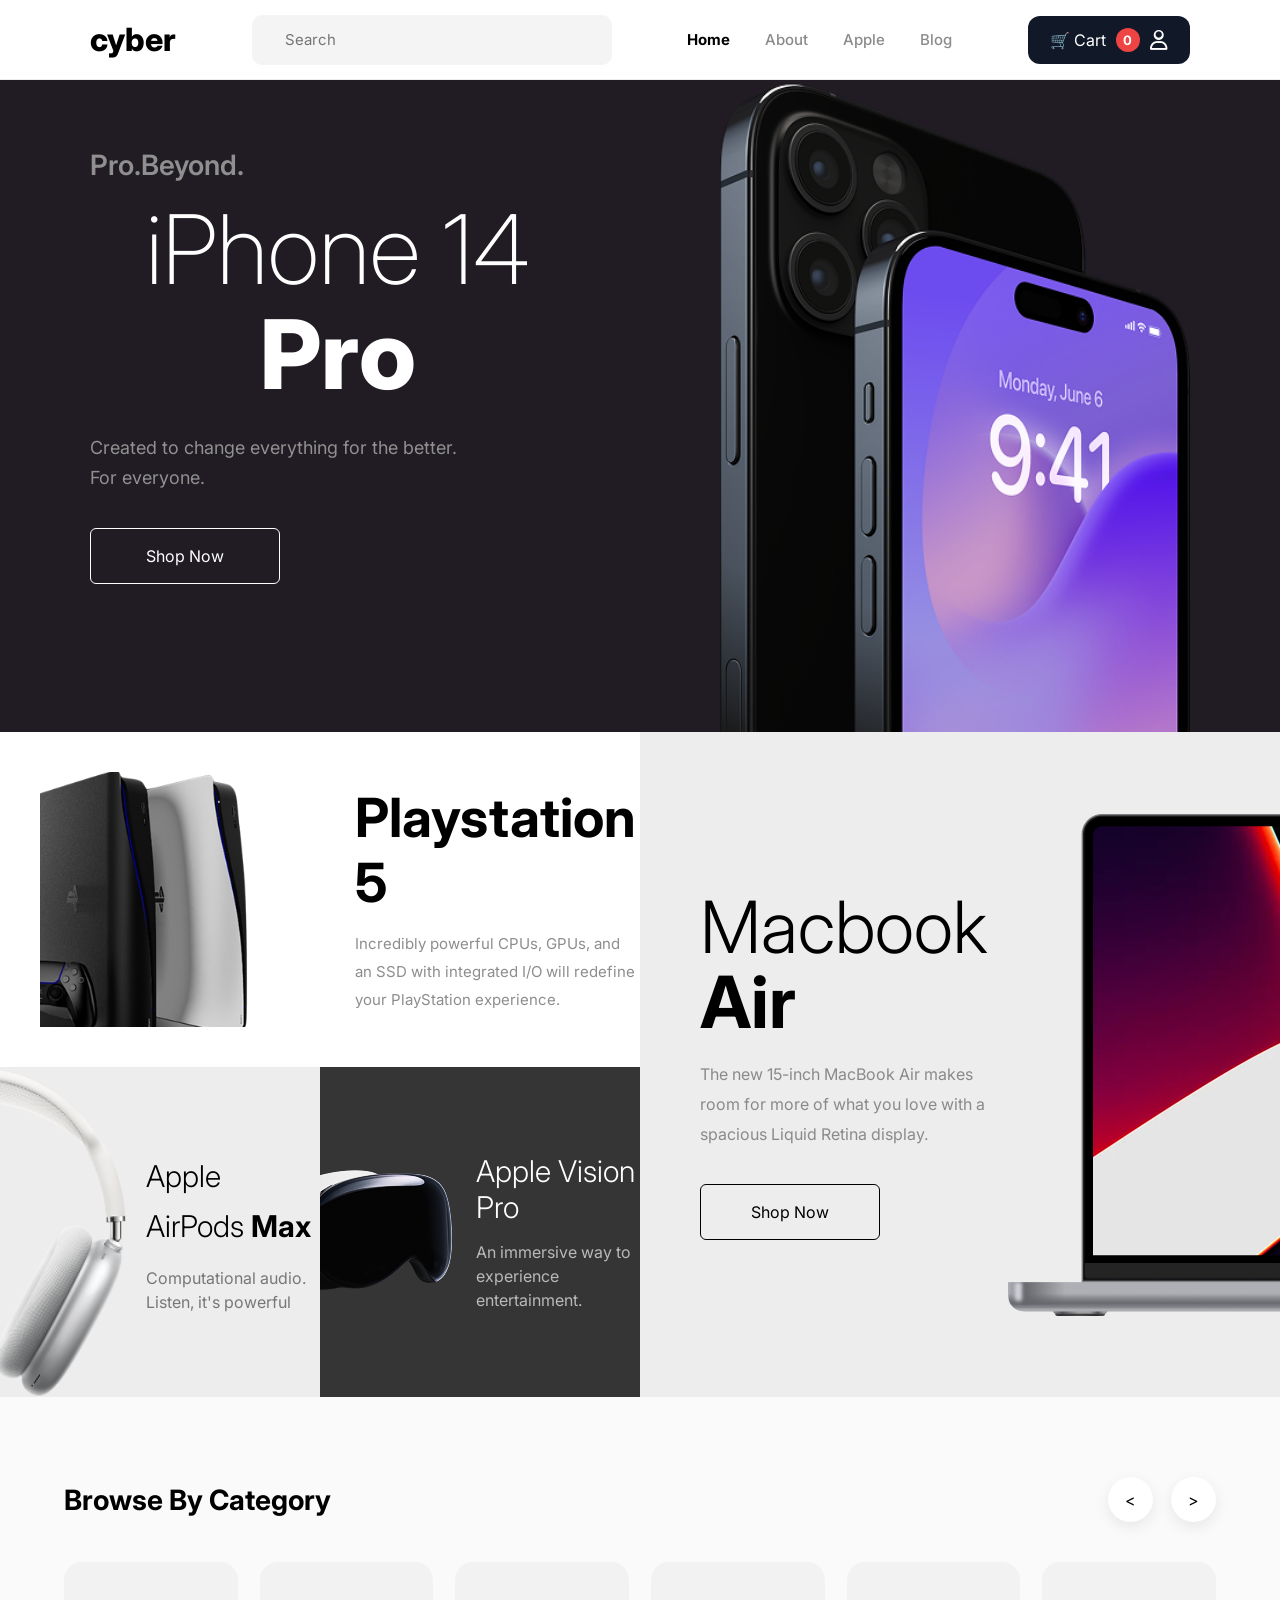
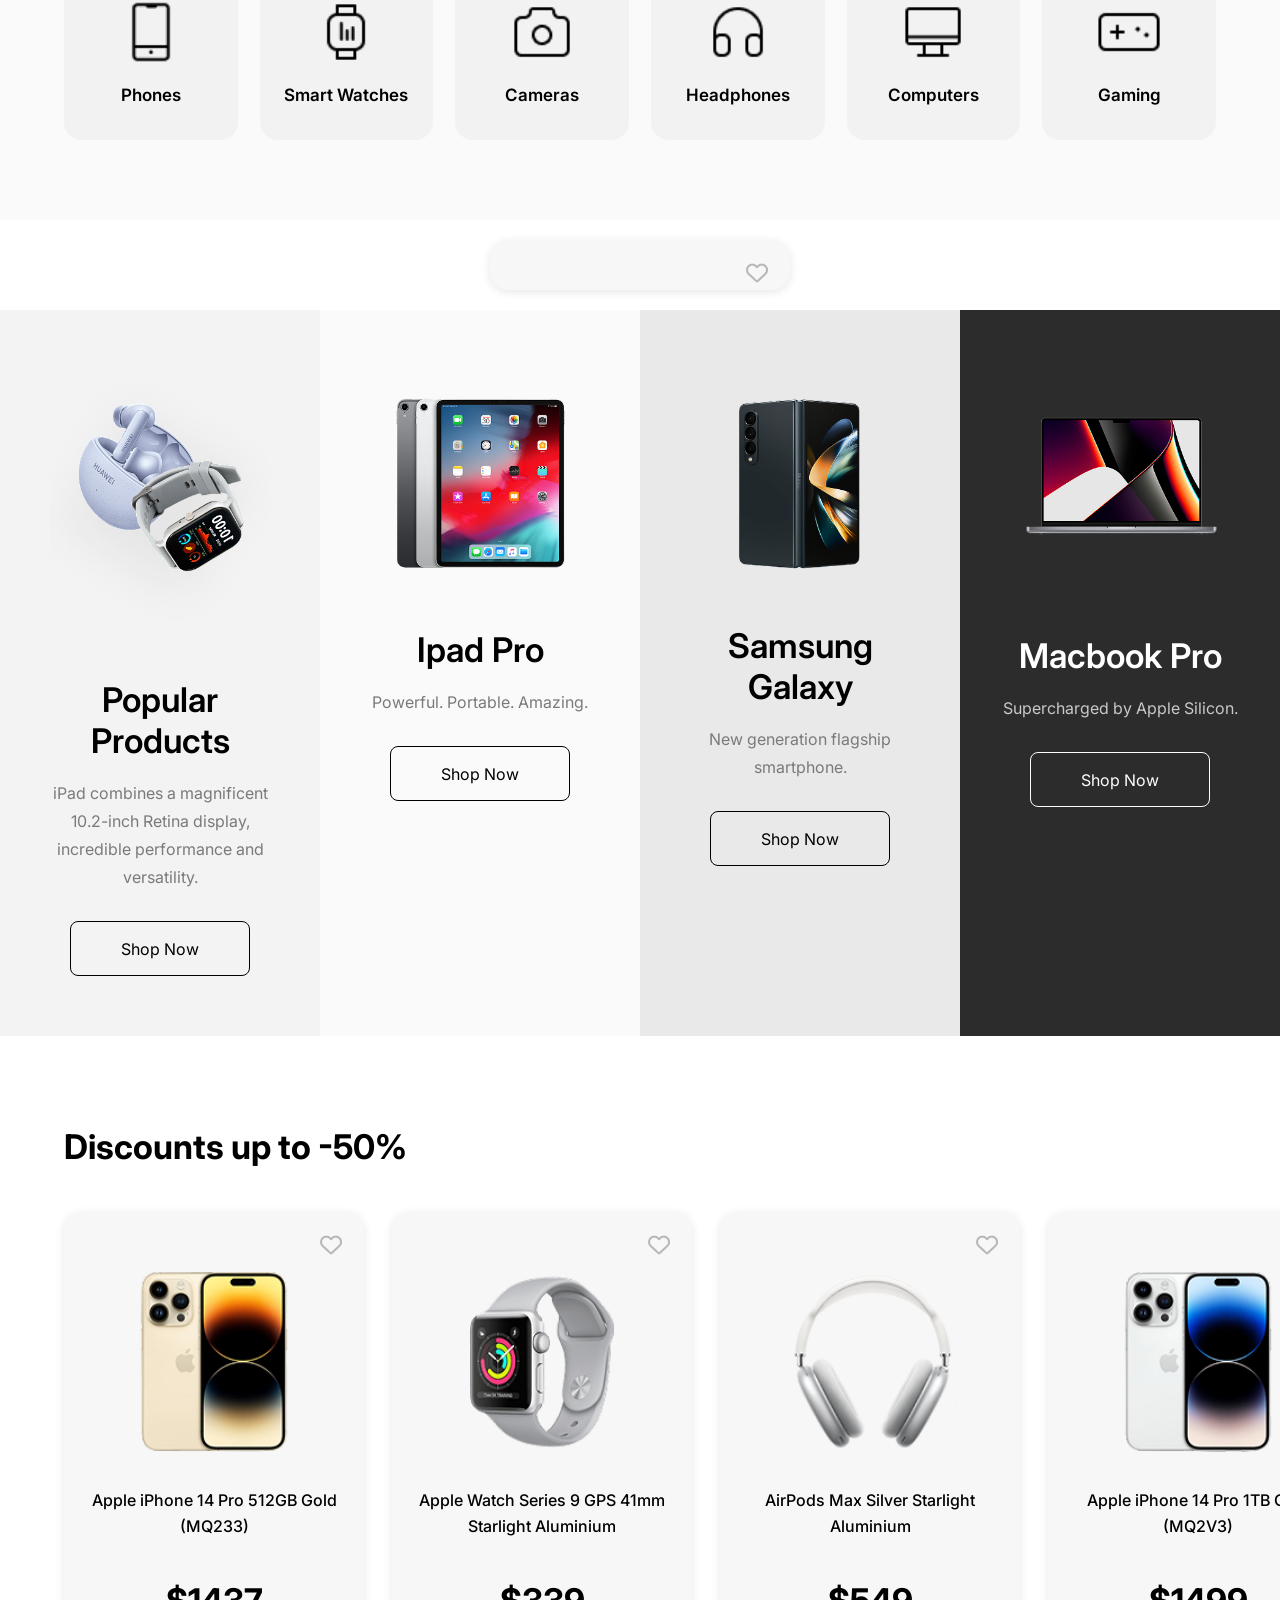
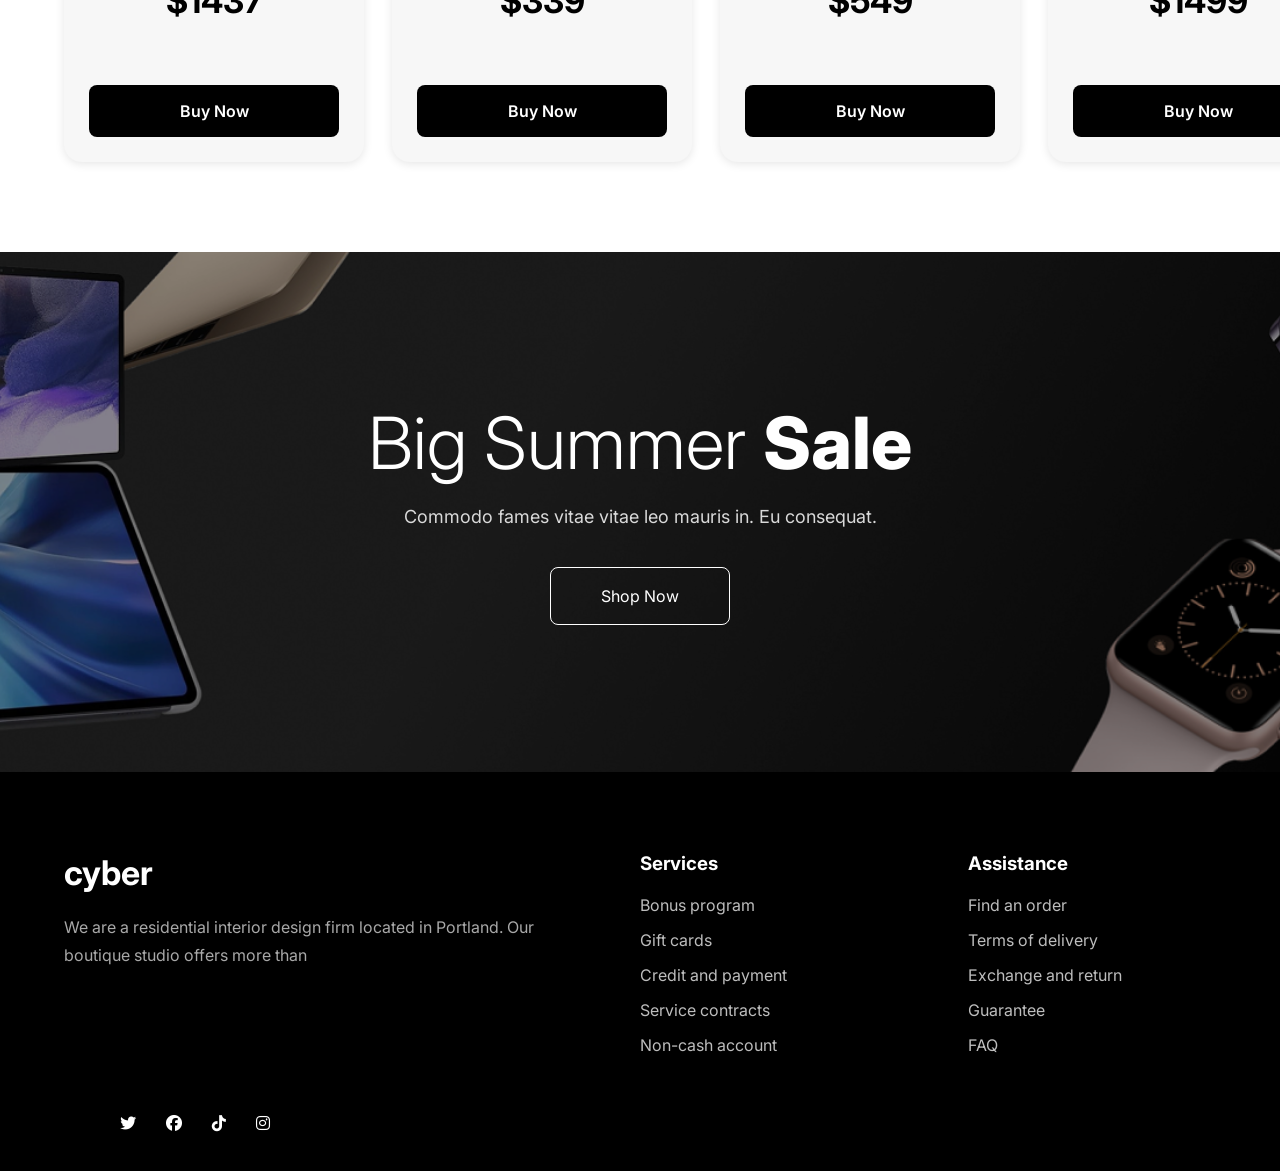
==== index.html @ d8757335 "first commit" ====
<!doctype html>
<html lang="en">
  <head>
    <meta charset="UTF-8" />
    <meta name="viewport" content="width=device-width, initial-scale=1.0" />
    <title>Cyber Shop</title>
    <link rel="stylesheet" href="style.css" />
    <link rel="preconnect" href="https://fonts.googleapis.com" />
    <link
      href="https://fonts.googleapis.com/css2?family=Inter:wght@300;400;500;600;700&display=swap"
      rel="stylesheet"
    />
    <link
      rel="stylesheet"
      href="https://cdnjs.cloudflare.com/ajax/libs/font-awesome/6.5.2/css/all.min.css"
    />
  </head>
  <body>
    <header>
      <div class="logo">cyber</div>
      <div class="search">
        <!-- <i class="fa-solid fa-magnifying-glass"></i> -->
        <input type="text" placeholder="Search" />
      </div>
      <nav>
        <a href="./cotalog.html" class="active">Home</a>

        <a href="#">About</a>
        <a href="./apple.html">Apple</a>
        <a href="#">Blog</a>
      </nav>

      <div class="icons">
        <button id="headerBtn">
          🛒 Cart
          <span id="cartCount">0</span>
          <i class="fa-regular fa-user"></i>
        </button>
      </div>
    </header>
    <!-- 3.Cart (Savatcha) -->
    <section id="cart">
      <header id="cartHeader">
        <h2>Shopping Cart</h2>
        <button id="cartClose">X</button>
      </header>
      <section id="cartItems">
        <!-- js dan tavar -->
      </section>
      <h3>Total items: <span id="totalItems">0</span></h3>
      <h3>Total price: <span id="totalPrice">0</span></h3>
      <button id="clearCarts">Clear Carts</button>
    </section>

    <section class="hero">
      <div class="hero-text">
        <h4>Pro.Beyond.</h4>
        <h1>iPhone 14 <span>Pro</span></h1>
        <p>Created to change everything for the better. For everyone.</p>
        <button>Shop Now</button>
      </div>
      <div class="hero-image">
        <img src="./assets/Iphone.png" alt="" />
      </div>
    </section>
    <section class="showcase">
      <div class="left">
        <div class="ps5">
          <img src="./assets/PlayStation.png" alt="" />

          <div class="text">
            <h2>Playstation 5</h2>

            <p>
              Incredibly powerful CPUs, GPUs, and an SSD with integrated I/O
              will redefine your PlayStation experience.
            </p>
          </div>
        </div>

        <div class="bottom">
          <div class="airpods">
            <img src="./assets/AirPods.png" alt="" />

            <div class="text">
              <h3>Apple AirPods <span>Max</span></h3>

              <p>
                Computational audio.<br />
                Listen, it's powerful
              </p>
            </div>
          </div>

          <div class="vision">
            <img src="./assets/VirOch.png" alt="" />

            <div class="text">
              <h3>Apple Vision Pro</h3>

              <p>An immersive way to experience entertainment.</p>
            </div>
          </div>
        </div>
      </div>

      <div class="right">
        <div class="content">
          <h2>Macbook <span>Air</span></h2>

          <p>
            The new 15-inch MacBook Air makes room for more of what you love
            with a spacious Liquid Retina display.
          </p>

          <button>Shop Now</button>
        </div>

        <img src="./assets/MacBook Pro 14.png" alt="" />
      </div>
    </section>

    <!-- 2 -->
    <!--  CATEGORY -->

    <section class="categories">
      <div class="container">
        <div class="title">
          <h2>Browse By Category</h2>

          <div class="str">
            <div><p><</p></div>
            <div><p>></p></div>
          </div>
        </div>

        <div class="category-grid">
          <div class="category-card">
            <img src="./assets/Phones.png" alt="" />

            <h4>Phones</h4>
          </div>

          <div class="category-card">
            <img src="./assets/Smart Watches.png" alt="" />

            <h4>Smart Watches</h4>
          </div>

          <div class="category-card">
            <img src="./assets/Cameras.png" alt="" />

            <h4>Cameras</h4>
          </div>

          <div class="category-card">
            <img src="./assets/Headphones.png" alt="" />

            <h4>Headphones</h4>
          </div>

          <div class="category-card">
            <img src="./assets/Computers.png" alt="" />

            <h4>Computers</h4>
          </div>

          <div class="category-card">
            <img src="./assets/Gaming.png" alt="" />

            <h4>Gaming</h4>
          </div>
        </div>
      </div>
    </section>

    <!--  PRODUCTS  -->

    <section class="product-list">
      <div class="card">
        <i class="fa-regular fa-heart"></i>
      </div>
    </section>

    <!--  POPULAR PRODUCTS  -->

    <section class="popular">
      <div class="popular-card gray">
        <img src="./assets/Popular product.png" alt="" />

        <h2>Popular Products</h2>

        <p>
          iPad combines a magnificent 10.2-inch Retina display, incredible
          performance and versatility.
        </p>
        <button>Shop Now</button>
      </div>
      <div class="popular-card white">
        <img src="./assets/Ipad Pro.png" alt="" />
        <h2>Ipad Pro</h2>
        <p>Powerful. Portable. Amazing.</p>
        <button>Shop Now</button>
      </div>
      <div class="popular-card dark">
        <img src="./assets/Samsung galaxy.png" alt="" />
        <h2>Samsung Galaxy</h2>
        <p>New generation flagship smartphone.</p>
        <button>Shop Now</button>
      </div>
      <div class="popular-card black">
        <img src="./assets/Macbook 1.png" alt="" />
        <h2>Macbook Pro</h2>
        <p>Supercharged by Apple Silicon.</p>
        <button>Shop Now</button>
      </div>
    </section>
    <!--  DISCOUNT  -->

    <section class="discount">
      <div class="container">
        <h2>Discounts up to -50%</h2>
        <div class="products-grid">
          <div class="card">
            <i class="fa-regular fa-heart"></i>
            <img src="./assets/Iphone 14 pro.png" />
            <h3>Apple iPhone 14 Pro 512GB Gold (MQ233)</h3>
            <h2>$1437</h2>
            <button>Buy Now</button>
          </div>

          <div class="card">
            <i class="fa-regular fa-heart"></i>

            <img src="./assets/Apple Watch.png" />

            <h3>Apple Watch Series 9 GPS 41mm Starlight Aluminium</h3>

            <h2>$339</h2>

            <button>Buy Now</button>
          </div>

          <div class="card">
            <i class="fa-regular fa-heart"></i>

            <img src="./assets/AirPodsMax.png" />

            <h3>AirPods Max Silver Starlight Aluminium</h3>

            <h2>$549</h2>

            <button>Buy Now</button>
          </div>

          <div class="card">
            <i class="fa-regular fa-heart"></i>

            <img src="./assets/Iphone 14 pro 1tb gold.png" />

            <h3>Apple iPhone 14 Pro 1TB Gold (MQ2V3)</h3>

            <h2>$1499</h2>

            <button>Buy Now</button>
          </div>
        </div>
      </div>
    </section>

    <!--  SUMMER SALE  -->

    <section class="banner">
      <div class="overlay">
        <h1>Big Summer <span>Sale</span></h1>

        <p>Commodo fames vitae vitae leo mauris in. Eu consequat.</p>

        <button>Shop Now</button>
      </div>
    </section>

    <!--  FOOTER  -->

    <footer>
      <div class="container footer-grid">
        <div>
          <h2>cyber</h2>

          <p>
            We are a residential interior design firm located in Portland. Our
            boutique studio offers more than
          </p>
        </div>

        <div>
          <h3>Services</h3>

          <ul>
            <li>Bonus program</li>

            <li>Gift cards</li>

            <li>Credit and payment</li>

            <li>Service contracts</li>

            <li>Non-cash account</li>
          </ul>
        </div>

        <div>
          <h3>Assistance</h3>

          <ul>
            <li>Find an order</li>

            <li>Terms of delivery</li>

            <li>Exchange and return</li>

            <li>Guarantee</li>

            <li>FAQ</li>
          </ul>
        </div>
      </div>

      <div class="social">
        <i class="fa-brands fa-twitter"></i>

        <i class="fa-brands fa-facebook"></i>

        <i class="fa-brands fa-tiktok"></i>

        <i class="fa-brands fa-instagram"></i>
      </div>
    </footer>
    <script src="./app.js"></script>
  </body>
</html>
---- style.css ----
* {
  margin: 0;
  padding: 0;
  box-sizing: border-box;
  font-family: "Inter", sans-serif;
}

body {
  background: #fff;
}

/* HEADER */
header {
  height: 80px;
  padding: 0 90px;
  display: flex;
  justify-content: space-between;
  align-items: center;
}

.logo {
  font-size: 30px;
  font-weight: 700;
}

.search {
  width: 370px;
  height: 46px;
  background: #f4f4f4;
  display: flex;
  align-items: center;
  padding: 0 15px;
  border-radius: 8px;
}

.search i {
  color: #888;
}

.search input {
  width: 100%;
  height: 100%;
  border: none;
  background: transparent;
  padding-left: 12px;
  outline: none;
  font-size: 15px;
}

nav {
  display: flex;
  gap: 35px;
}

nav a {
  text-decoration: none;
  color: #999;
  font-size: 15px;
}

nav .active {
  color: #000;
  font-weight: 600;
}

.icons {
  display: flex;
  gap: 25px;
  font-size: 20px;
  cursor: pointer;
}
/* 333 */
#headerBtn {
  display: flex;
  align-items: center;
  justify-content: space-between;
  gap: 10px;
  padding: 12px 22px;
  border: none;
  border-radius: 12px;
  background: #111827;
  color: white;
  font-size: 16px;
  cursor: pointer;
  transition: 0.3s;
}

#headerBtn:hover {
  background: #2563eb;
}

#cartCount {
  width: 24px;
  height: 24px;
  display: flex;
  justify-content: center;
  align-items: center;
  background: #ef4444;
  color: white;
  border-radius: 50%;
  font-size: 13px;
  font-weight: bold;
}
/* 444 */
.cartBtn {
  margin: 0 20px;
  width: calc(100% - 40px);
  padding: 13px;
  border: none;
  border-radius: 12px;
  background: #2563eb;
  color: white;
  font-size: 16px;
  font-weight: 600;
  cursor: pointer;
  transition: 0.3s;
}

.cartBtn:hover {
  background: #1d4ed8;
  transform: scale(0.98);
}

.cartBtn:active {
  transform: scale(0.95);
}
#cart {
  display: none;
  width: 400px;
  height: 100vh;
  box-shadow: rgba(99, 99, 99, 0.2) 0px 2px 8px 0px;
  background-color: white;
  position: absolute;
  right: 0;
  top: 0;
  padding: 25px;
  
}
#cartHeader {
  display: flex;
  align-items: center;
  justify-content: space-between;
  margin-bottom: 60px;
  padding: 10px 0;
  position: relative;
  
}
#cartClose {
  padding: 5px 10px;
  border: none;
  border-radius: 4px;
  background-color: red;
  color: white;
  cursor: pointer;
  transition: all 100ms linear;
}
#cartClose:hover {
  transform: scale(1.1);
}

#cartClose:active {
  transform: scale(0.9);
}

#clearCarts {
  width: 100%;
  height: 30px;
  margin-top: 30px;
  border: none;
  border-radius: 4px;
  background-color: red;
  color: white;
  transition: all 200ms linear;
  cursor: pointer;

}
#clearCarts:hover {
    transform: scale(1.1);
}

#clearCarts:active {
    transform: scale(0.9);
}
/* 3.Cart */
.cart {
 /* display: none; */
 position: fixed;
 top: 0;
 right: 0;
 width: 400px;
 height: 100vh;
 padding: 20px;
 background: white;
 box-shadow: -5px 0 10px rgba(0, 0, 0, 0.2);
 overflow-y: auto;
}

.cartHeader {
 display: flex;
 justify-content: space-between;
 align-items: center;
 margin-bottom: 20px;
}

#closeBtn {
 padding: 6px 12px;
 border: none;
 background: red;
 color: white;
 cursor: pointer;
}

.cartItem {
 display: flex;
 gap: 15px;
 margin-bottom: 20px;
 padding-bottom: 15px;
 border-bottom: 1px solid #ddd;
}

.cartItem img {
 width: 70px;
 border-radius: 8px;
}

.cartItem h3 {
 margin-bottom: 8px;
 font-size: 18px;
}

.cartItem p {
 color: red;
}

#clearCart {
 width: 100%;
 margin-top: 20px;
 padding: 12px;
 border: none;
 background: crimson;
 color: white;
 border-radius: 8px;
 cursor: pointer;
}

/* HERO */

.hero {
  background: #211c24;
  display: flex;
  justify-content: space-between;
  align-items: center;
  padding: 0px 90px;
}

.hero-text {
  width: 45%;

  color: #fff;
}

.hero-text h4 {
  font-size: 25px;

  color: #8d8d8d;

  margin-bottom: 10px;
}

.hero-text h1 {
  font-size: 88px;

  font-weight: 200;

  line-height: 1.1;
}

.hero-text span {
  font-weight: 700;
}

.hero-text p {
  margin: 25px 0;

  color: #9d9d9d;

  line-height: 28px;
}

.hero button {
  width: 180px;

  height: 55px;

  background: transparent;

  border: 1px solid #fff;

  color: #fff;

  font-size: 16px;

  cursor: pointer;

  transition: 0.4s;
}

.hero button:hover {
  background: #fff;

  color: #000;
}

.hero-image img {
  width: 470px;

  display: block;
}
/*  */

/*    GOOGLE RESET
*/

html {
  scroll-behavior: smooth;
}

body {
  font-family: "Inter", sans-serif;
  background: #ffffff;
  color: #000;
}

img {
  max-width: 100%;
  display: block;
}

a {
  text-decoration: none;
}

ul {
  list-style: none;
}

button {
  cursor: pointer;
  transition: 0.3s;
}

/*    CONTAINER
*/

.container {
  width: 90%;
  max-width: 1280px;
  margin: auto;
}

/*    HEADER
*/

header {
  width: 100%;
  background: #fff;
  border-bottom: 1px solid #ececec;
  position: fixed;
  z-index: 10;
}

.nav {
  height: 88px;
  display: flex;
  justify-content: space-between;
  align-items: center;
}

.logo {
  font-size: 32px;
  font-weight: 800;
}

.search {
  width: 360px;
  height: 50px;
  background: #f4f4f4;
  border-radius: 10px;
  display: flex;
  align-items: center;
  padding: 0 18px;
}

.search i {
  color: #999;
}

.search input {
  width: 100%;
  border: none;
  outline: none;
  background: transparent;
  padding-left: 15px;
  font-size: 15px;
}

nav ul {
  display: flex;
  gap: 35px;
}

nav a {
  color: #8b8b8b;
  font-size: 15px;
  font-weight: 500;
}

nav a.active {
  color: #000;
  font-weight: 700;
}

.icons {
  display: flex;
  gap: 22px;
}

.icons i {
  font-size: 20px;
  cursor: pointer;
}

/*    HERO
*/

.hero {
  background: #211c24;
}

.hero-content {
  display: flex;
  justify-content: space-between;
  align-items: center;
  min-height: 650px;
}

.hero .left {
  width: 48%;
}

.hero h4 {
  color: #8f8f8f;
  font-size: 28px;
  font-weight: 600;
}

.hero h1 {
  font-size: 96px;
  color: #fff;
  font-weight: 200;
  line-height: 1.1;
  margin: 15px 0;
}

.hero h1 span {
  font-weight: 800;
}

.hero p {
  color: #909090;
  font-size: 18px;
  line-height: 30px;
  width: 80%;
  margin-bottom: 35px;
}

.hero button {
  width: 190px;
  height: 56px;
  border: 1px solid #fff;
  background: transparent;
  color: #fff;
  font-size: 16px;
  border-radius: 6px;
}

.hero button:hover {
  background: #fff;
  color: #000;
}

.hero .right img {
  width: 470px;
}
.showcase {
  display: grid;

  grid-template-columns: 1fr 1fr;
}

.left {
  display: flex;

  flex-direction: column;
}

/* Playstation */

.ps5 {
  display: flex;

  align-items: center;

  background: #fff;

  padding: 40px;

  gap: 35px;
}

.ps5 img {
  width: 280px;
}

.ps5 h2 {
  font-size: 54px;

  font-weight: 700;

  margin-bottom: 15px;
}

.ps5 p {
  color: #8d8d8d;

  line-height: 28px;

  font-size: 15px;

  max-width: 320px;
}

/* Bottom */

.bottom {
  display: grid;

  grid-template-columns: 1fr 1fr;
}

/* AirPods */

.airpods {
  background: #f4f4f4;

  /* padding: 35px; */

  display: flex;

  align-items: center;

  gap: 25px;
}

.airpods img {
  width: 180px;
}

.airpods h3 {
  font-size: 29px;
  font-weight: 300;
  line-height: 50px;
}

.airpods span {
  font-weight: 700;
}

.airpods p {
  margin-top: 15px;

  color: #8a8a8a;

  line-height: 26px;
}

/* Vision */

.vision {
  background: #2d2d2d;

  color: #fff;

  /* padding: 35px; */

  display: flex;

  align-items: center;

  gap: 25px;
}

.vision img {
  width: 170px;
}

.vision h3 {
  font-size: 28 px;
  font-weight: 300;
  margin-bottom: 15px;
}

.vision p {
  color: #bdbdbd;
  line-height: 28px;
}

/* Right */

.right {
  background: #ededed;

  display: flex;

  justify-content: space-between;

  align-items: center;

  padding: 60px;

  overflow: hidden;
}

.content {
  max-width: 380px;
}

.content h2 {
  font-size: 72px;

  font-weight: 300;

  line-height: 75px;

  margin-bottom: 20px;
}

.content span {
  display: block;

  font-weight: 700;
}

.content p {
  color: #8a8a8a;

  line-height: 30px;

  margin-bottom: 35px;
}

.content button {
  width: 180px;

  height: 56px;

  border: 1px solid #000;

  background: transparent;

  font-size: 16px;

  border-radius: 6px;

  transition: 0.3s;

  cursor: pointer;
}

.content button:hover {
  background: #000;

  color: #fff;
}

.right img {
  width: 420px;

  margin-right: -80px;
}
/* 3 */
/*
        PRODUCTS SECTION
*/

.products {
  display: grid;
  grid-template-columns: 1fr 1fr;
}

.left-products {
  display: flex;
  flex-direction: column;
}

.playstation {
  display: flex;
  align-items: center;
  gap: 40px;
  padding: 45px;
  background: #fff;
}

.playstation img {
  width: 320px;
}

.playstation h2 {
  font-size: 48px;
  font-weight: 500;
  margin-bottom: 15px;
}

.playstation p {
  color: #8b8b8b;
  line-height: 28px;
  font-size: 15px;
}

.mini-cards {
  display: grid;
  grid-template-columns: 1fr 1fr;
}

.airpods {
  background: #ededed;
  display: flex;
  align-items: center;
  gap: 20px;
  /* padding: 35px; */
}

.airpods img {
  width: 180px;
}

.airpods h3 {
  font-size: 30px;
  font-weight: 300;
}

.airpods span {
  font-weight: 700;
}

.airpods p {
  margin-top: 15px;
  color: #777;
  line-height: 24px;
}

.vision {
  background: #353535;
  color: #fff;
  display: flex;
  align-items: center;
  gap: 20px;
  /* padding: 35px; */
}

.vision img {
  width: 170px;
}

.vision h3 {
  font-size: 30px;
  margin-bottom: 15px;
}

.vision p {
  color: #b9b9b9;
  line-height: 24px;
}

.right-product {
  background: #ededed;
  display: flex;
  justify-content: space-between;
  align-items: center;
  padding: 60px;
}

.right-product img {
  width: 420px;
}

.right-product h2 {
  font-size: 64px;
  font-weight: 300;
}

.right-product h2 span {
  font-weight: 700;
}

.right-product p {
  color: #777;
  line-height: 28px;
  margin: 25px 0;
}

.right-product button {
  width: 180px;
  height: 55px;
  background: transparent;
  border: 1px solid #000;
  border-radius: 6px;
  font-size: 15px;
}

.right-product button:hover {
  background: #000;
  color: #fff;
}

/*
        CATEGORY
*/

.categories {
  background: #fafafa;
  padding: 80px 0;
}

.title {
  display: flex;
  justify-content: space-between;
  align-items: center;
  margin-bottom: 40px;
}

.title h2 {
  font-size: 28px;
  font-weight: 700;
}

.str {
  display: flex;
  gap: 18px;
}

.str p {
  width: 45px;
  height: 45px;
  border-radius: 50%;
  background: #fff;
  display: flex;
  align-items: center;
  justify-content: center;
  box-shadow: 0 5px 15px rgba(0, 0, 0, 0.08);
  cursor: pointer;
  transition: 0.3s;
}

.str p:hover {
  background: #000;
  color: #fff;
}

.category-grid {
  display: grid;
  grid-template-columns: repeat(6, 1fr);
  gap: 22px;
}

.category-card {
  background: #f2f2f2;
  border-radius: 18px;
  text-align: center;
  padding: 35px 20px;
  transition: 0.35s;
}

.category-card:hover {
  transform: translateY(-8px);
  box-shadow: 0 10px 25px rgba(0, 0, 0, 0.12);
}

.category-card img {
  width: 70px;
  margin: auto;
  margin-bottom: 18px;
}

.category-card h4 {
  font-size: 17px;
  font-weight: 600;
}
/* 4 */
.cartItem{
  display: flex; 
  align-items: center; 
  justify-content: space-between; 
  margin-bottom: 10px;
} 
/*
        PRODUCT LIST
*/
.product-list {
 display: flex;
 flex-wrap: wrap;
 justify-content: center;
 gap: 20px;
 padding: 20px;
}

.card {
 width: 300px;
 padding: 15px;
 border-radius: 12px;
 box-shadow: 0 2px 10px rgba(0, 0, 0, 0.1);
 display: flex;
 flex-direction: column;
 gap: 10px;
 transition: 0.3s;
}

.card:hover {
 transform: translateY(-5px);
 box-shadow: 0 5px 20px rgba(0, 0, 0, 0.15);
}

.card img {
 width: 100%;
 height: 250px;
 object-fit: contain;
}

.card h2 {
 font-size: 18px;
 height: 50px;
 overflow: hidden;
}

.card p {
 color: #555;
 line-height: 1.5;
}

.card mark {
 padding: 5px 10px;
 border-radius: 5px;
 font-weight: bold;
}
h1 {
 text-align: center;
}
.form {
 display: flex;
 align-items: center;
 justify-content: center;
}
.searchInp {
 box-shadow: 0 2px 10px rgba(0, 0, 0, 0.1);
 width: 300px;
 height: 30px;
 margin: 30px 0px;
 border: none;
 border-radius: 6px;
}
.searchInp::placeholder {
 padding-left: 5px;
 font-style: italic;
 color: black;
}
.buyNowBtn{
  width: 100%;
  height: 52px;
  border: none;
  border-radius: 8px;
  background: #000;
  color: #fff;
  font-size: 16px;
  font-weight: 600;
  transition: 0.3s;
}

.products-grid {
  display: grid;
  grid-template-columns: repeat(4, 1fr);
  gap: 28px;
}

.card {
  background: #f7f7f7;
  border-radius: 18px;
  padding: 25px;
  position: relative;
  text-align: center;
  transition: 0.35s;
}

.card:hover {
  transform: translateY(-10px);
  box-shadow: 0 18px 35px rgba(0, 0, 0, 0.12);
}

.card i {
  position: absolute;
  top: 22px;
  right: 22px;
  color: #b8b8b8;
  font-size: 22px;
  cursor: pointer;
  transition: 0.3s;
}

.card i:hover {
  color: #ff3b5c;
}

.card img {
  width: 180px;
  height: 180px;
  object-fit: contain;
  margin: 35px auto 25px;
}

.card h3 {
  font-size: 16px;
  font-weight: 500;
  line-height: 26px;
  min-height: 65px;
}

.card h2 {
  margin: 18px 0;
  font-size: 28px;
  font-weight: 700;
}

.card button {
  width: 100%;
  height: 52px;
  border: none;
  border-radius: 8px;
  background: #000;
  color: #fff;
  font-size: 16px;
  font-weight: 600;
  transition: 0.3s;
}

.card button:hover {
  background: #333;
}

/*
      DISCOUNT
=*/

.discount {
  padding: 90px 0;
}

.discount h2 {
  font-size: 34px;
  margin-bottom: 45px;
}
/* 5 */
/*
      POPULAR PRODUCTS
*/

.popular {
  display: grid;
  grid-template-columns: repeat(4, 1fr);
}

.popular-card {
  padding: 60px 40px;
  text-align: center;
}

.popular-card img {
  width: 220px;
  margin: 0 auto 35px;
}

.popular-card h2 {
  font-size: 34px;
  margin-bottom: 18px;
  font-weight: 600;
}

.popular-card p {
  color: #7a7a7a;
  line-height: 28px;
  margin-bottom: 30px;
}

.popular-card button {
  width: 180px;
  height: 55px;
  background: transparent;
  border: 1px solid #000;
  border-radius: 8px;
  font-size: 16px;
}

.popular-card button:hover {
  background: #000;
  color: #fff;
}

.gray {
  background: #f3f3f3;
}

.white {
  background: #fafafa;
}

.dark {
  background: #e9e9e9;
}

.black {
  background: #2c2c2c;
  color: #fff;
}

.black p {
  color: #c9c9c9;
}

.black button {
  border: 1px solid #fff;
  color: #fff;
}

.black button:hover {
  background: #fff;
  color: #000;
}
/* 5 */
/*
        SUMMER SALE
*/

.banner {
  width: 100%;
  min-height: 520px;
  background: url("./assets/SSale.png") center/cover no-repeat;
  display: flex;
  justify-content: center;
  align-items: center;
  text-align: center;
  position: relative;
}

.banner::before {
  content: "";
  position: absolute;
  inset: 0;
  background: rgba(0, 0, 0, 0.45);
}

.overlay {
  position: relative;
  z-index: 2;
  color: #fff;
}

.overlay h1 {
  font-size: 72px;
  font-weight: 300;
  margin-bottom: 20px;
}

.overlay h1 span {
  font-weight: 800;
}

.overlay p {
  color: #d9d9d9;
  font-size: 18px;
  margin-bottom: 40px;
}

.overlay button {
  width: 180px;
  height: 58px;
  border: 1px solid #fff;
  background: transparent;
  color: #fff;
  border-radius: 8px;
  font-size: 16px;
  transition: 0.3s;
}

.overlay button:hover {
  background: #fff;
  color: #000;
}

/*
            FOOTER
*/

footer {
  background: #000;
  color: #fff;
  padding: 80px 0 40px;
}

.footer-grid {
  display: grid;
  grid-template-columns: 2fr 1fr 1fr;
  gap: 80px;
}

.footer-grid h2 {
  font-size: 34px;
  margin-bottom: 20px;
}

.footer-grid h3 {
  margin-bottom: 20px;
}

.footer-grid p {
  color: #a8a8a8;
  line-height: 28px;
}

.footer-grid ul {
  display: flex;
  flex-direction: column;
  gap: 15px;
}

.footer-grid ul li {
  color: #bdbdbd;
  cursor: pointer;
  transition: 0.3s;
}

.footer-grid ul li:hover {
  color: #fff;
}

.social {
  display: flex;
  justify-content: flex-start;
  gap: 30px;
  margin-top: 60px;
  margin-left: 120px;
}

.social i {
  font-size: 16px;
  transition: 0.3s;
  cursor: pointer;
}

.social i:hover {
  transform: translateY(-5px);
}

/*
        RESPONSIVE
*/

@media (max-width: 1200px) {
  .products-grid {
    grid-template-columns: repeat(3, 1fr);
  }

  .category-grid {
    grid-template-columns: repeat(3, 1fr);
  }

  .popular {
    grid-template-columns: repeat(2, 1fr);
  }

  .hero h1 {
    font-size: 72px;
  }

  .right-product {
    flex-direction: column;
    text-align: center;
    gap: 30px;
  }
  .showcase {
    grid-template-columns: 1fr;
  }

  .right {
    justify-content: space-between;
  }

  .right img {
    width: 350px;
    margin-right: 0;
  }

  .content h2 {
    font-size: 58px;
  }

  .ps5 img {
    width: 230px;
  }

  .airpods img,
  .vision img {
    width: 140px;
  }
}

@media (max-width: 992px) {
  .nav {
    flex-wrap: wrap;
    height: auto;
    padding: 20px 0;
    gap: 20px;
  }

  .search {
    width: 100%;
  }

  .hero-content {
    flex-direction: column;
    text-align: center;
    padding: 80px 0;
  }

  .hero .left,
  .hero .right {
    width: 100%;
  }

  .hero p {
    width: 100%;
  }

  .products {
    grid-template-columns: 1fr;
  }

  .products-grid {
    grid-template-columns: repeat(2, 1fr);
  }

  .footer-grid {
    grid-template-columns: 1fr;
    text-align: center;
  }
  .ps5 {
    flex-direction: column;
    text-align: center;
  }

  .ps5 p {
    max-width: 100%;
  }

  .bottom {
    grid-template-columns: 1fr;
  }

  .airpods,
  .vision {
    flex-direction: column;
    text-align: center;
  }

  .right {
    flex-direction: column;
    text-align: center;
    gap: 40px;
    padding: 50px 30px;
  }

  .right img {
    width: 320px;
  }

  .content {
    max-width: 100%;
  }

  .content h2 {
    font-size: 50px;
  }
}

@media (max-width: 768px) {
  nav {
    display: none;
  }

  .products-grid {
    grid-template-columns: 1fr;
  }
  .ps5 {
    padding: 30px 20px;
  }

  .ps5 img {
    width: 180px;
  }

  .ps5 h2 {
    font-size: 38px;
  }

  .airpods,
  .vision {
    padding: 25px;
  }

  .airpods img,
  .vision img {
    width: 120px;
  }

  .airpods h3,
  .vision h3 {
    font-size: 32px;
    line-height: 40px;
  }

  .right {
    padding: 35px 20px;
  }

  .right img {
    width: 260px;
  }

  .content h2 {
    font-size: 42px;
    line-height: 50px;
  }

  .content p {
    font-size: 15px;
  }

  .content button {
    width: 160px;
    height: 48px;
  }

  .category-grid {
    grid-template-columns: repeat(2, 1fr);
  }

  .popular {
    grid-template-columns: 1fr;
  }

  .mini-cards {
    grid-template-columns: 1fr;
  }

  .playstation {
    flex-direction: column;
    text-align: center;
  }

  .airpods,
  .vision {
    flex-direction: column;
    text-align: center;
  }

  .right-product {
    padding: 40px 20px;
  }

  .hero h1 {
    font-size: 54px;
  }

  .overlay h1 {
    font-size: 46px;
  }

  .footer {
    text-align: center;
  }
}

@media (max-width: 480px) {
  .logo {
    font-size: 28px;
  }

  .hero {
    padding: 40px 0;
  }

  .hero h1 {
    font-size: 42px;
  }

  .hero h4 {
    font-size: 20px;
  }
  .showcase {
    overflow: hidden;
  }

  .ps5 img {
    width: 150px;
  }

  .ps5 h2 {
    font-size: 32px;
  }

  .airpods img,
  .vision img {
    width: 100px;
  }

  .airpods h3,
  .vision h3 {
    font-size: 26px;
  }

  .right img {
    width: 220px;
  }

  .content h2 {
    font-size: 34px;
    line-height: 40px;
  }

  .content button {
    width: 100%;
  }

  .category-grid {
    grid-template-columns: 1fr;
  }

  .overlay h1 {
    font-size: 34px;
  }

  .overlay p {
    font-size: 15px;
  }

  button {
    width: 100%;
  }
}
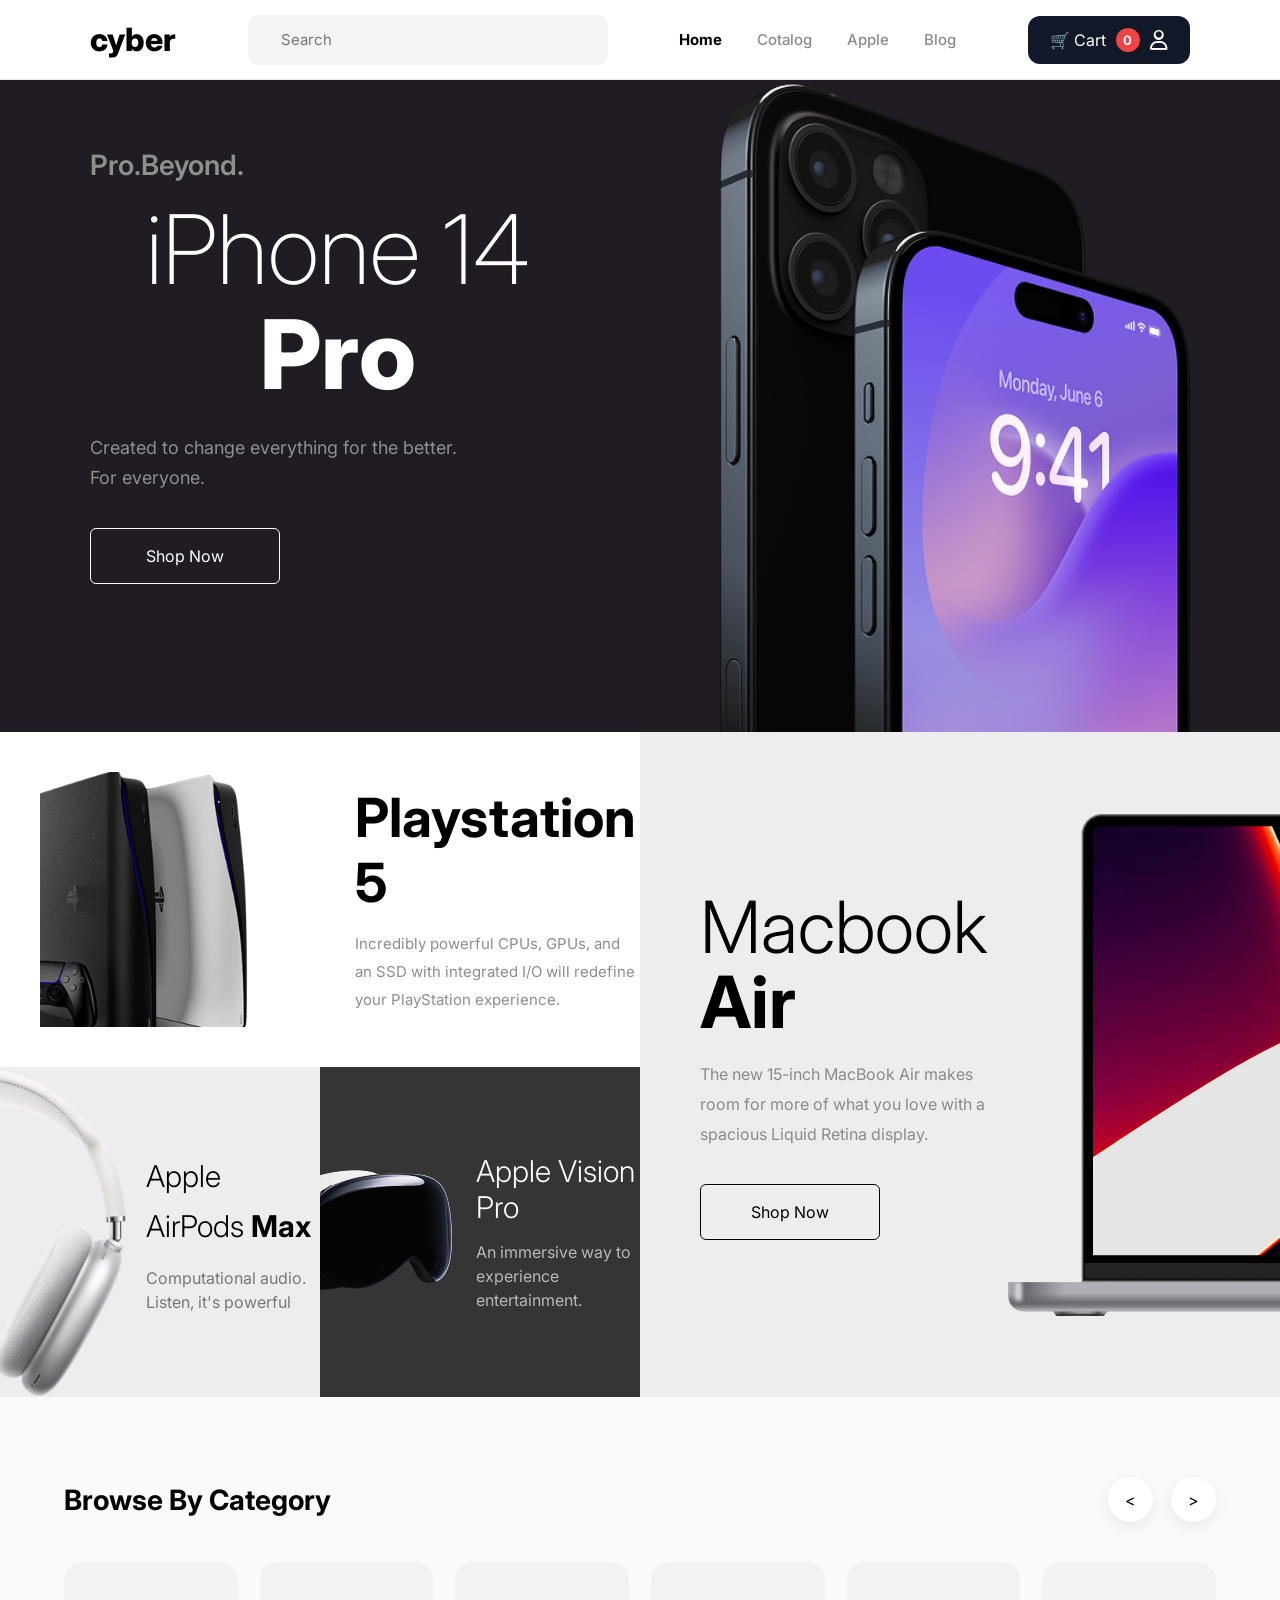
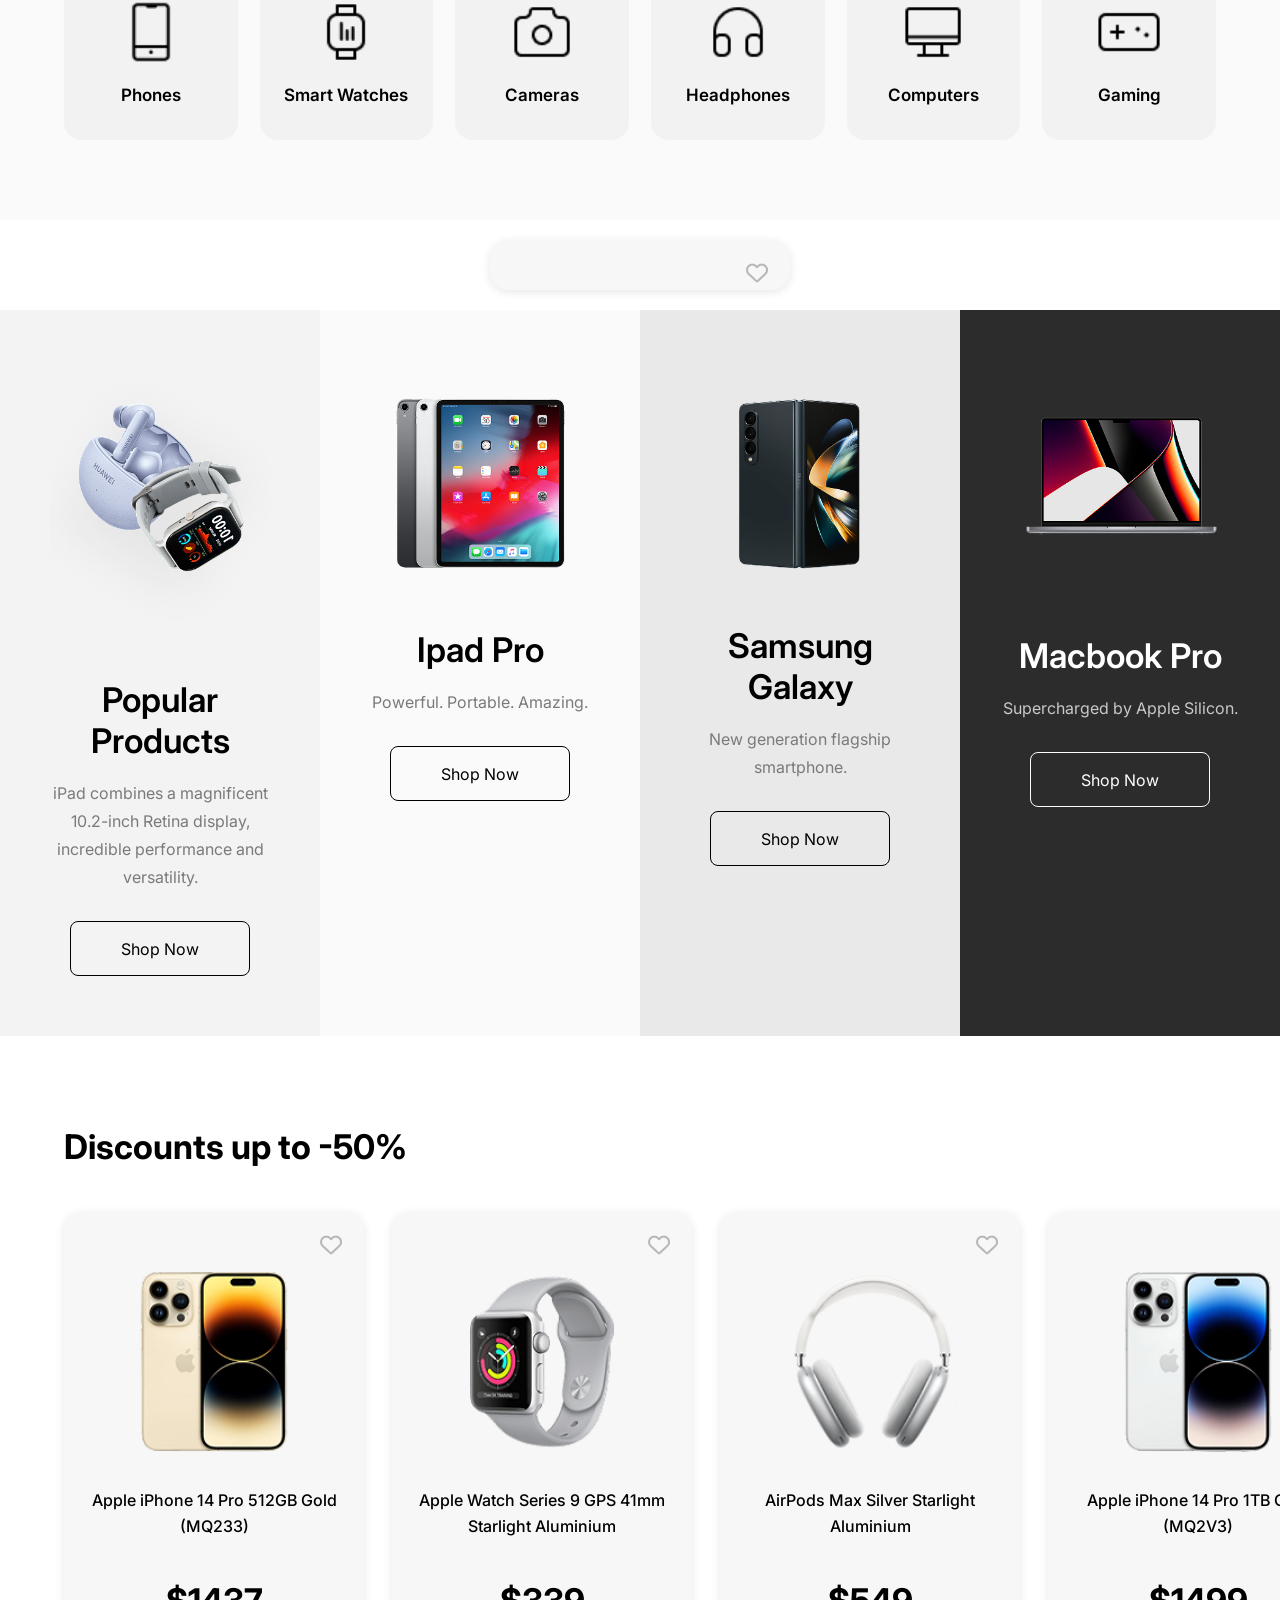
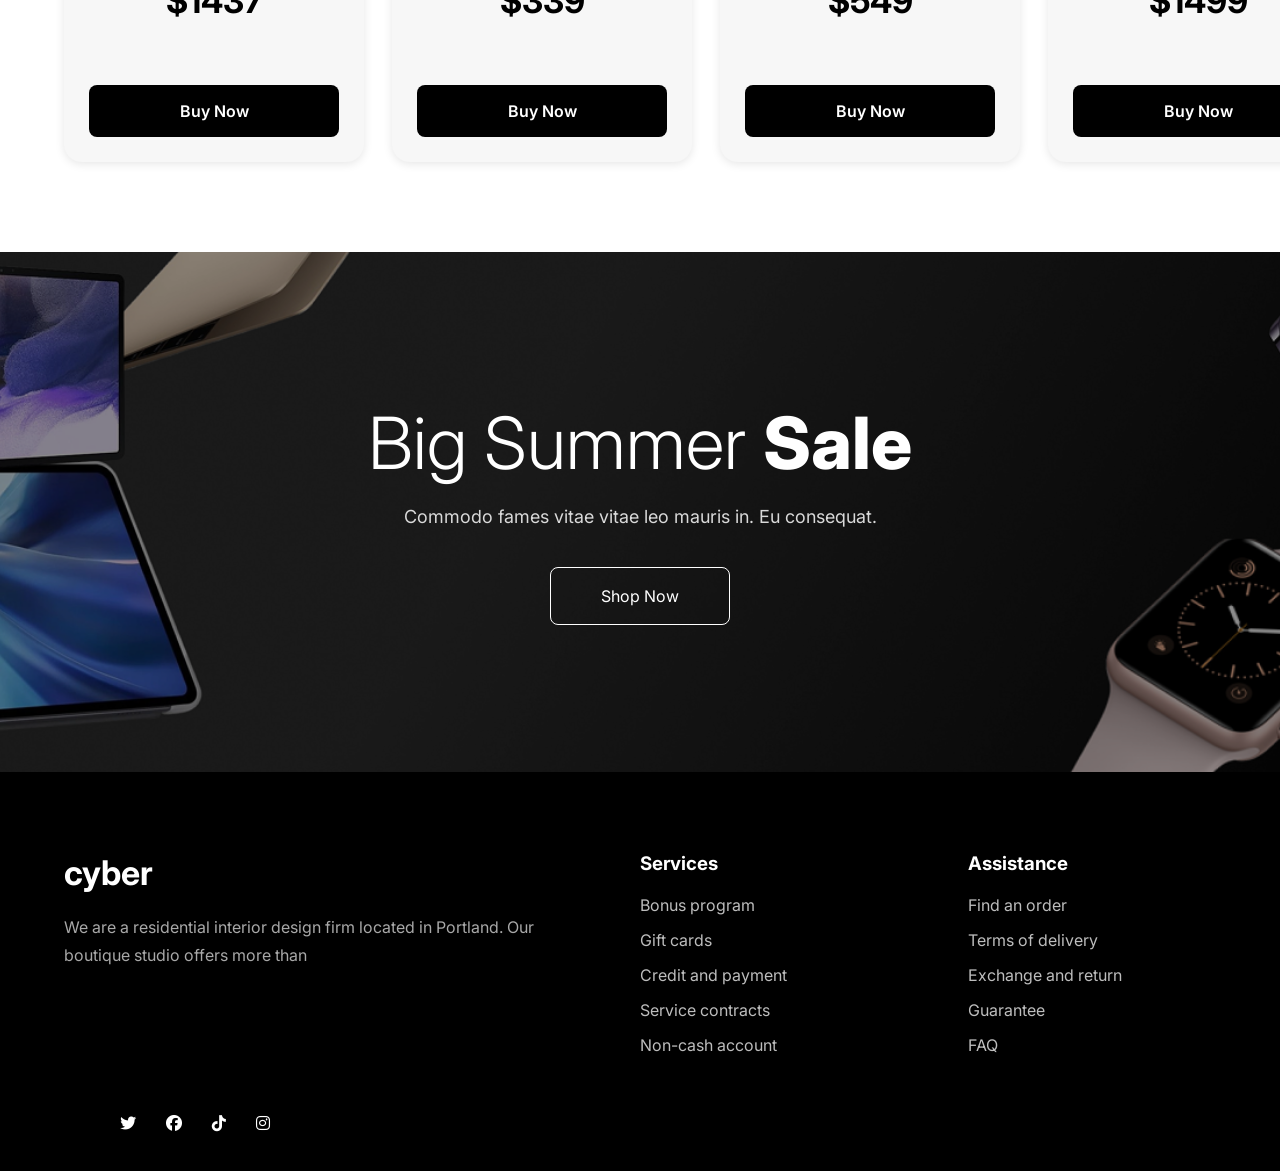
==== commit 3da3578c: "Loyiha yangilandi" ====
--- a/index.html
+++ b/index.html
@@ -23,9 +23,9 @@
         <input type="text" placeholder="Search" />
       </div>
       <nav>
-        <a href="./cotalog.html" class="active">Home</a>
-
-        <a href="#">About</a>
+        <a href="#" class="active">Home</a>
+
+        <a href="./cotalog.html">Cotalog</a>
         <a href="./apple.html">Apple</a>
         <a href="#">Blog</a>
       </nav>
--- a/style.css
+++ b/style.css
@@ -69,7 +69,7 @@
   font-size: 20px;
   cursor: pointer;
 }
-/* 333 */
+
 #headerBtn {
   display: flex;
   align-items: center;
@@ -133,7 +133,7 @@
   position: absolute;
   right: 0;
   top: 0;
-  padding: 25px;
+  padding: 15px 25px;
   
 }
 #cartHeader {
@@ -181,26 +181,7 @@
 #clearCarts:active {
     transform: scale(0.9);
 }
-/* 3.Cart */
-.cart {
- /* display: none; */
- position: fixed;
- top: 0;
- right: 0;
- width: 400px;
- height: 100vh;
- padding: 20px;
- background: white;
- box-shadow: -5px 0 10px rgba(0, 0, 0, 0.2);
- overflow-y: auto;
-}
-
-.cartHeader {
- display: flex;
- justify-content: space-between;
- align-items: center;
- margin-bottom: 20px;
-}
+
 
 #closeBtn {
  padding: 6px 12px;
